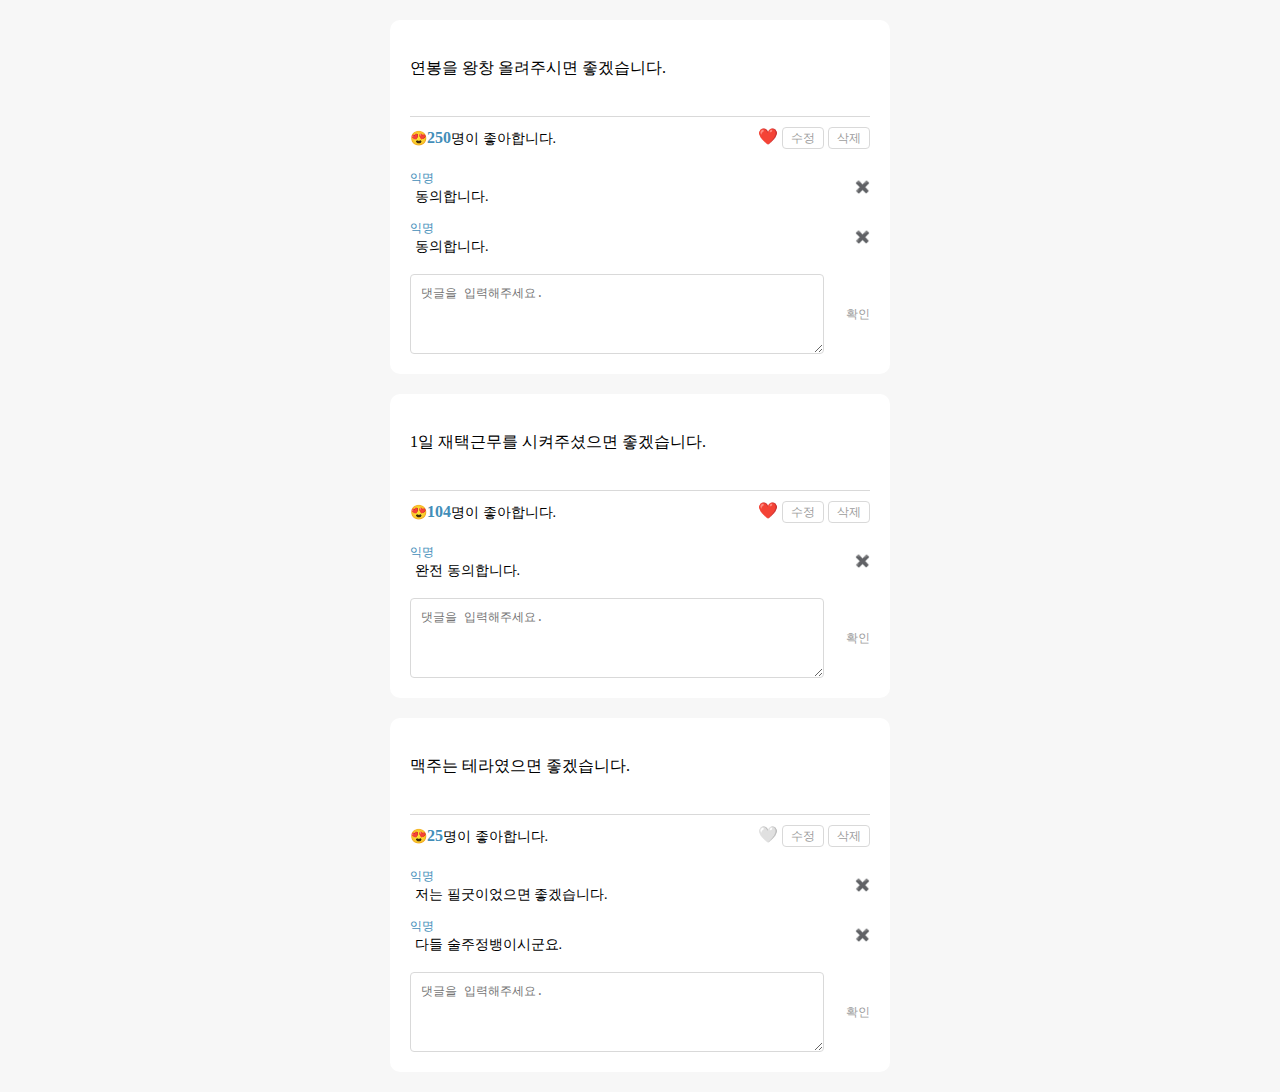
==== index.html @ 6dc08476 "프레임아웃 건의함 퍼블리싱 및 간단 스크립트 작성" ====
<!DOCTYPE html>
<html lang="en">
<head>
    <meta charset="UTF-8">
    <meta http-equiv="X-UA-Compatible" content="IE=edge">
    <meta name="viewport" content="width=device-width, initial-scale=1.0">
    <title>Frameout Suggest Box</title>
    <link rel="stylesheet" href="./css/reset.css">
    <link rel="stylesheet" href="./css/suggest.css">
</head>
<body>
    <div class="suggest_con">
        <ul class="suggest_wrap">
            <li class="suggest_box">
                <div class="txt_wrap">
                    연봉을 왕창 올려주시면 좋겠습니다.
                </div>
                <div class="info_wrap">
                    <div class="info1">
                        😍<span>250</span>명이 좋아합니다.
                    </div>
                    <div class="info2">
                        <button name="suggestLike" class="like on">
                            <span class="off">🤍</span>
                            <span class="on">❤️</span>
                        </button>
                        <button class="modify">수정</button>
                        <button class="delete">삭제</button>
                    </div>
                </div>
                <div class="comment_wrap">
                    <ul>
                        <li>
                            <span class="anonym">익명</span>
                            <div class="comment">동의합니다.</div>
                        </li>
                        <li>
                            <span class="anonym">익명</span>
                            <div class="comment">동의합니다.</div>
                        </li>
                    </ul>
                    <div class="comment_write_wrap">
                        <textarea name="" id="" placeholder="댓글을 입력해주세요."></textarea>
                        <button>확인</button>
                    </div>
                </div>
            </li>
            <li class="suggest_box">
                <div class="txt_wrap">
                    1일 재택근무를 시켜주셨으면 좋겠습니다.
                </div>
                <div class="info_wrap">
                    <div class="info1">
                        😍<span>104</span>명이 좋아합니다.
                    </div>
                    <div class="info2">
                        <button name="suggestLike" class="like on">
                            <span class="off">🤍</span>
                            <span class="on">❤️</span>
                        </button>
                        <button class="modify">수정</button>
                        <button class="delete">삭제</button>
                    </div>
                </div>
                <div class="comment_wrap">
                    <ul>
                        <li>
                            <span class="anonym">익명</span>
                            <div class="comment">완전 동의합니다.</div>
                        </li>
                    </ul>
                    <div class="comment_write_wrap">
                        <textarea name="" id="" placeholder="댓글을 입력해주세요."></textarea>
                        <button>확인</button>
                    </div>
                </div>
            </li>
            <li class="suggest_box">
                <div class="txt_wrap">
                    맥주는 테라였으면 좋겠습니다.
                </div>
                <div class="info_wrap">
                    <div class="info1">
                        😍<span>25</span>명이 좋아합니다.
                    </div>
                    <div class="info2">
                        <button name="suggestLike" class="like">
                            <span class="off">🤍</span>
                            <span class="on">❤️</span>
                        </button>
                        <button class="modify">수정</button>
                        <button class="delete">삭제</button>
                    </div>
                </div>
                <div class="comment_wrap">
                    <ul>
                        <li>
                            <span class="anonym">익명</span>
                            <div class="comment">저는 필굿이었으면 좋겠습니다.</div>
                        </li>
                        <li>
                            <span class="anonym">익명</span>
                            <div class="comment">다들 술주정뱅이시군요.</div>
                        </li>
                    </ul>
                    <div class="comment_write_wrap">
                        <textarea name="" id="" placeholder="댓글을 입력해주세요."></textarea>
                        <button>확인</button>
                    </div>
                </div>
            </li>
        </ul>
    </div>
    <script src="./js/suggest.js"></script>
</body>
</html>
---- css/suggest.css ----
.suggest_con {
    background: #f7f7f7;
    padding: 20px;
}
.suggest_wrap {
    width: 100%;
    max-width: 500px;
    margin: 0 auto;
}
.suggest_box {
    width: 100%;
    border-radius: 10px;
    background: #fff;
    padding: 40px 20px 20px;
}
.suggest_box + .suggest_box {
    margin-top: 20px;
}
.suggest_box .txt_wrap {
    padding-bottom: 40px;
    border-bottom: 1px solid #d9d9d9;
    margin-bottom: 10px;
}
.suggest_box .info_wrap {
    display: flex;
    justify-content: space-between;
    align-items: center;
}
.suggest_box .info_wrap .info1 {
    font-size: 14px;
}
.suggest_box .info_wrap .info1 span {
    font-size: 16px;
    color: #438eb9;
    font-weight: 700;
}
.suggest_box .info_wrap .info2 .like .on {
    display: none;
}
.suggest_box .info_wrap .info2 .like.on .on {
    display: block;
}
.suggest_box .info_wrap .info2 .like.on .off {
    display: none;
}
.suggest_box .info_wrap .info2 .modify,
.suggest_box .info_wrap .info2 .delete {
    font-size: 12px;
    color: #9d9d9d;
    border-radius: 4px;
    border: 1px solid #d9d9d9;
    padding: 4px 8px;
}
.suggest_box .comment_wrap {
    padding: 20px 0 0;
}
.suggest_box .comment_wrap li {
    position: relative;
}
.suggest_box .comment_wrap li::after {
    content: '✖️';
    position: absolute;
    right: 0;
    top: 50%;
    transform: translateY(-50%);
    font-size: 12px;
    cursor: pointer;
}
.suggest_box .comment_wrap li + li{
    margin-top: 15px;
}
.suggest_box .comment_wrap li .anonym {
    font-size: 12px;
    color: #438eb9;
}
.suggest_box .comment_wrap li .comment {
    font-size: 14px;
    margin-top: 5px;
    padding-left: 5px;
}

.suggest_box .comment_write_wrap {
    margin-top: 20px;
    display: flex;
    justify-content: space-between;
    align-items: center;
}
.suggest_box .comment_write_wrap textarea {
    width: 90%;
    height: 80px;
    font-size: 12px;
    border: 1px solid #d9d9d9;
    border-radius: 4px;
    padding: 10px;
}
.suggest_box .comment_write_wrap button {
    font-size: 12px;
    color: #9d9d9d;
}
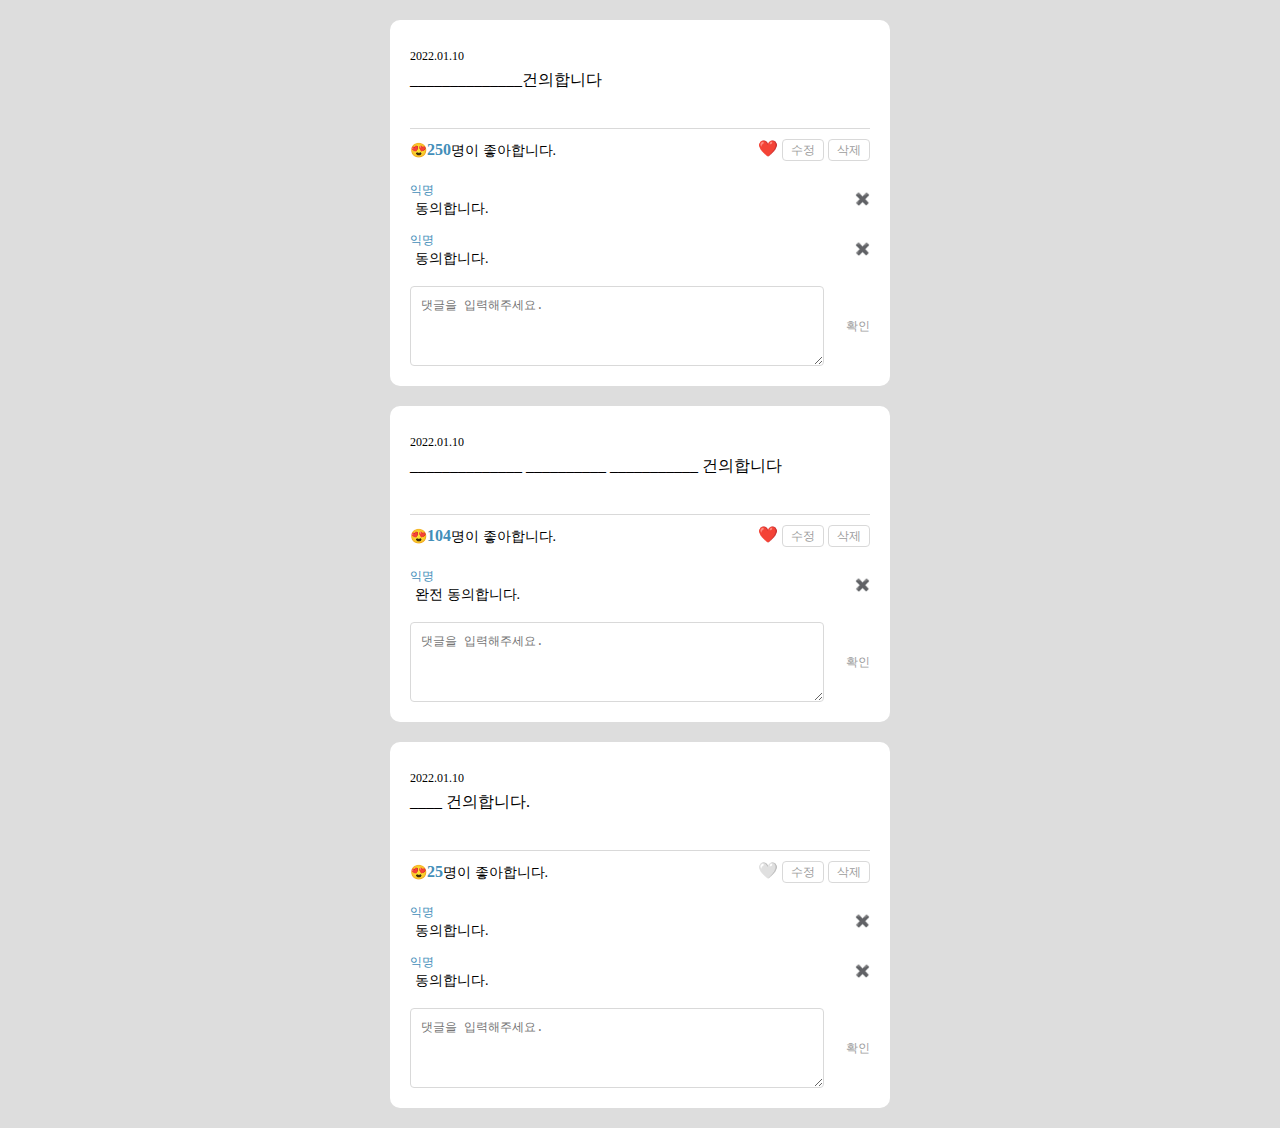
==== commit 7560df7c: "write 페이지 작성 및 일부 css 수정" ====
--- a/index.html
+++ b/index.html
@@ -13,7 +13,8 @@
         <ul class="suggest_wrap">
             <li class="suggest_box">
                 <div class="txt_wrap">
-                    연봉을 왕창 올려주시면 좋겠습니다.
+                    <span class="date">2022.01.10</span>
+                    ______________건의합니다
                 </div>
                 <div class="info_wrap">
                     <div class="info1">
@@ -47,7 +48,8 @@
             </li>
             <li class="suggest_box">
                 <div class="txt_wrap">
-                    1일 재택근무를 시켜주셨으면 좋겠습니다.
+                    <span class="date">2022.01.10</span>
+                    ______________ __________ ___________ 건의합니다
                 </div>
                 <div class="info_wrap">
                     <div class="info1">
@@ -77,7 +79,8 @@
             </li>
             <li class="suggest_box">
                 <div class="txt_wrap">
-                    맥주는 테라였으면 좋겠습니다.
+                    <span class="date">2022.01.10</span>
+                    ____ 건의합니다.
                 </div>
                 <div class="info_wrap">
                     <div class="info1">
@@ -96,11 +99,11 @@
                     <ul>
                         <li>
                             <span class="anonym">익명</span>
-                            <div class="comment">저는 필굿이었으면 좋겠습니다.</div>
+                            <div class="comment">동의합니다.</div>
                         </li>
                         <li>
                             <span class="anonym">익명</span>
-                            <div class="comment">다들 술주정뱅이시군요.</div>
+                            <div class="comment">동의합니다.</div>
                         </li>
                     </ul>
                     <div class="comment_write_wrap">
--- a/css/suggest.css
+++ b/css/suggest.css
@@ -1,8 +1,20 @@
+.f_b {
+    font-weight: 700;
+}
+.f_c_main {
+    color: #e94428;
+}
 .suggest_con {
-    background: #f7f7f7;
+    background: #ddd;
     padding: 20px;
 }
+.suggest_w_con {
+    background: #ddd;
+    padding: 20px;
+    height: 100vh;
+}
 .suggest_wrap {
+    position: relative;
     width: 100%;
     max-width: 500px;
     margin: 0 auto;
@@ -11,7 +23,41 @@
     width: 100%;
     border-radius: 10px;
     background: #fff;
-    padding: 40px 20px 20px;
+    padding: 30px 20px 20px;
+}
+.suggest_w_con .suggest_wrap {
+    height: 100vh;
+}
+.suggest_w_box {
+    position: absolute;
+    top: 50%;
+    transform: translateY(-50%);
+    width: 100%;
+    border-radius: 10px;
+    background: #fff;
+    padding: 20px 30px 40px;
+}
+.suggest_w_box textarea{
+    width: 100%;
+    height: 200px;
+    border: 1px solid #d9d9d9;
+    border-radius: 4px;
+    padding: 10px;
+}
+.suggest_w_box button {
+    float: right;
+    font-size: 12px;
+    color: #9d9d9d;
+    border-radius: 4px;
+    border: 1px solid #d9d9d9;
+    padding: 4px 8px;
+    margin-top: 8px;
+}
+.suggest_w_box .txt {
+    font-size: 14px;
+    text-align: center;
+    margin-top: 80px;
+    line-height: 20px;
 }
 .suggest_box + .suggest_box {
     margin-top: 20px;
@@ -19,6 +65,11 @@
 .suggest_box .txt_wrap {
     padding-bottom: 40px;
     border-bottom: 1px solid #d9d9d9;
+    margin-bottom: 10px;
+}
+.suggest_box .txt_wrap .date {
+    display: block;
+    font-size: 12px;
     margin-bottom: 10px;
 }
 .suggest_box .info_wrap {
